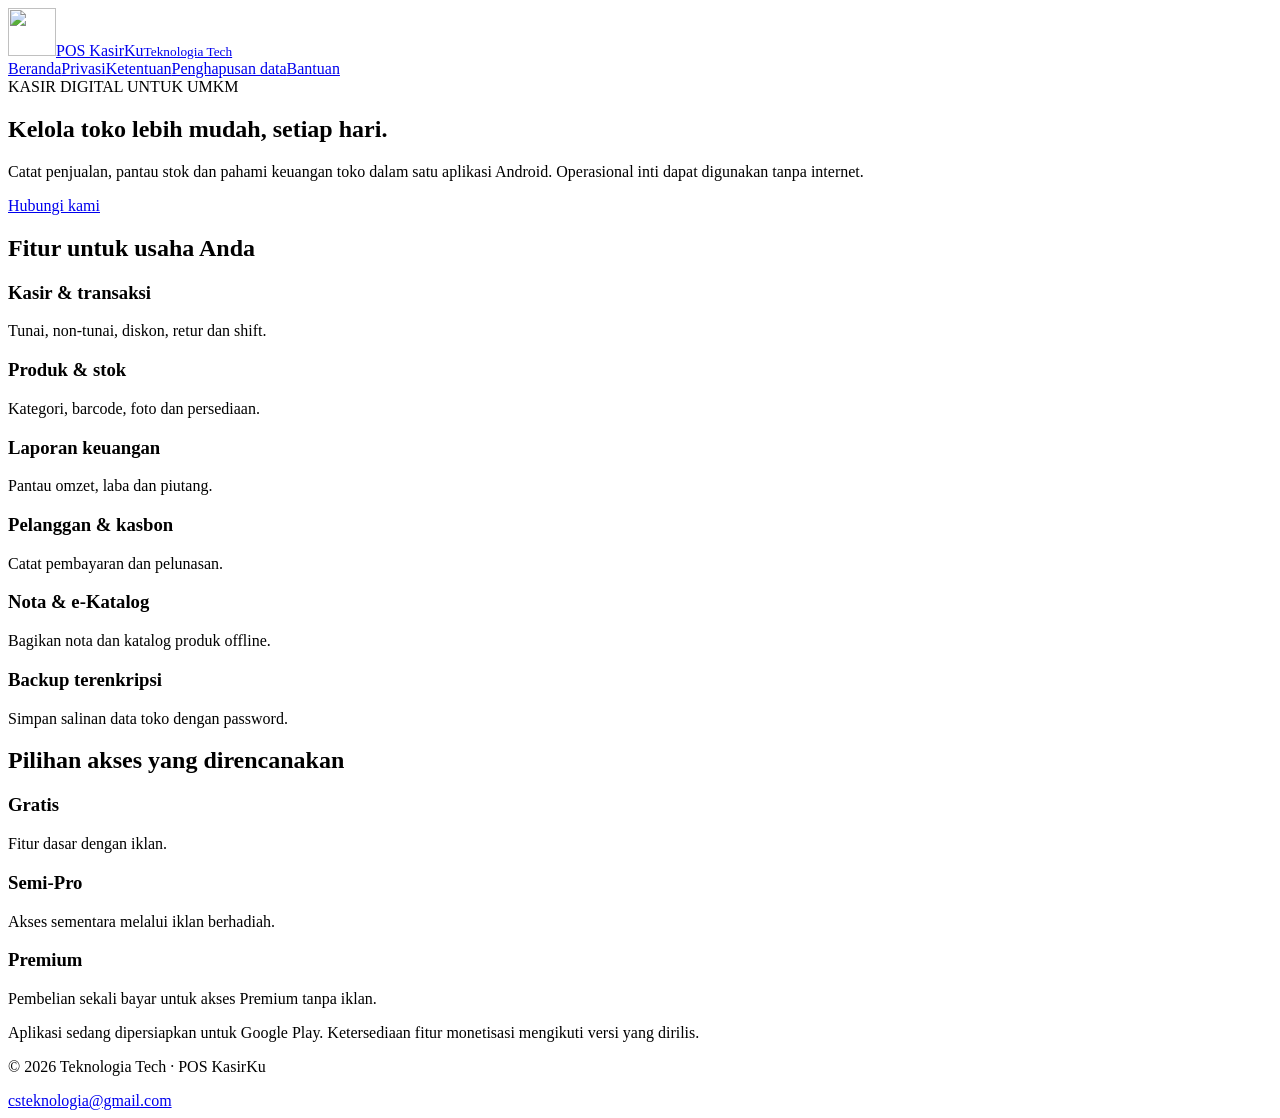
==== index.html @ 89742fd5 "Add files via upload" ====
<!doctype html><html lang="id"><head><meta charset="utf-8"><meta name="viewport" content="width=device-width,initial-scale=1"><meta name="description" content="Aplikasi kasir offline untuk UMKM — POS KasirKu oleh Teknologia Tech"><title>Aplikasi kasir offline untuk UMKM | POS KasirKu</title><link rel="icon" href="assets/logo.png"><link rel="stylesheet" href="assets/style.css"></head><body><header><div class="wrap head"><a class="brand" href="index.html"><img src="assets/logo.png" alt="" width="48" height="48"><span>POS KasirKu<small>Teknologia Tech</small></span></a><nav aria-label="Navigasi utama"><a href="index.html" aria-current="page">Beranda</a><a href="privacy.html">Privasi</a><a href="terms.html">Ketentuan</a><a href="delete-data.html">Penghapusan data</a><a href="support.html">Bantuan</a></nav></div></header><main class="wrap"><section class="hero"><span class="eyebrow">KASIR DIGITAL UNTUK UMKM</span><h1>Kelola toko lebih mudah, setiap hari.</h1><p>Catat penjualan, pantau stok dan pahami keuangan toko dalam satu aplikasi Android. Operasional inti dapat digunakan tanpa internet.</p><a class="button" href="support.html">Hubungi kami</a></section><h2>Fitur untuk usaha Anda</h2><div class="grid"><section class="tile"><h3>Kasir & transaksi</h3><p>Tunai, non-tunai, diskon, retur dan shift.</p></section><section class="tile"><h3>Produk & stok</h3><p>Kategori, barcode, foto dan persediaan.</p></section><section class="tile"><h3>Laporan keuangan</h3><p>Pantau omzet, laba dan piutang.</p></section><section class="tile"><h3>Pelanggan & kasbon</h3><p>Catat pembayaran dan pelunasan.</p></section><section class="tile"><h3>Nota & e-Katalog</h3><p>Bagikan nota dan katalog produk offline.</p></section><section class="tile"><h3>Backup terenkripsi</h3><p>Simpan salinan data toko dengan password.</p></section></div><h2>Pilihan akses yang direncanakan</h2><div class="grid"><section class="tile"><h3>Gratis</h3><p>Fitur dasar dengan iklan.</p></section><section class="tile"><h3>Semi-Pro</h3><p>Akses sementara melalui iklan berhadiah.</p></section><section class="tile"><h3>Premium</h3><p>Pembelian sekali bayar untuk akses Premium tanpa iklan.</p></section></div><p class="note">Aplikasi sedang dipersiapkan untuk Google Play. Ketersediaan fitur monetisasi mengikuti versi yang dirilis.</p></main><footer class="wrap"><p>© 2026 Teknologia Tech · POS KasirKu</p><a href="mailto:csteknologia@gmail.com">csteknologia@gmail.com</a></footer></body></html>
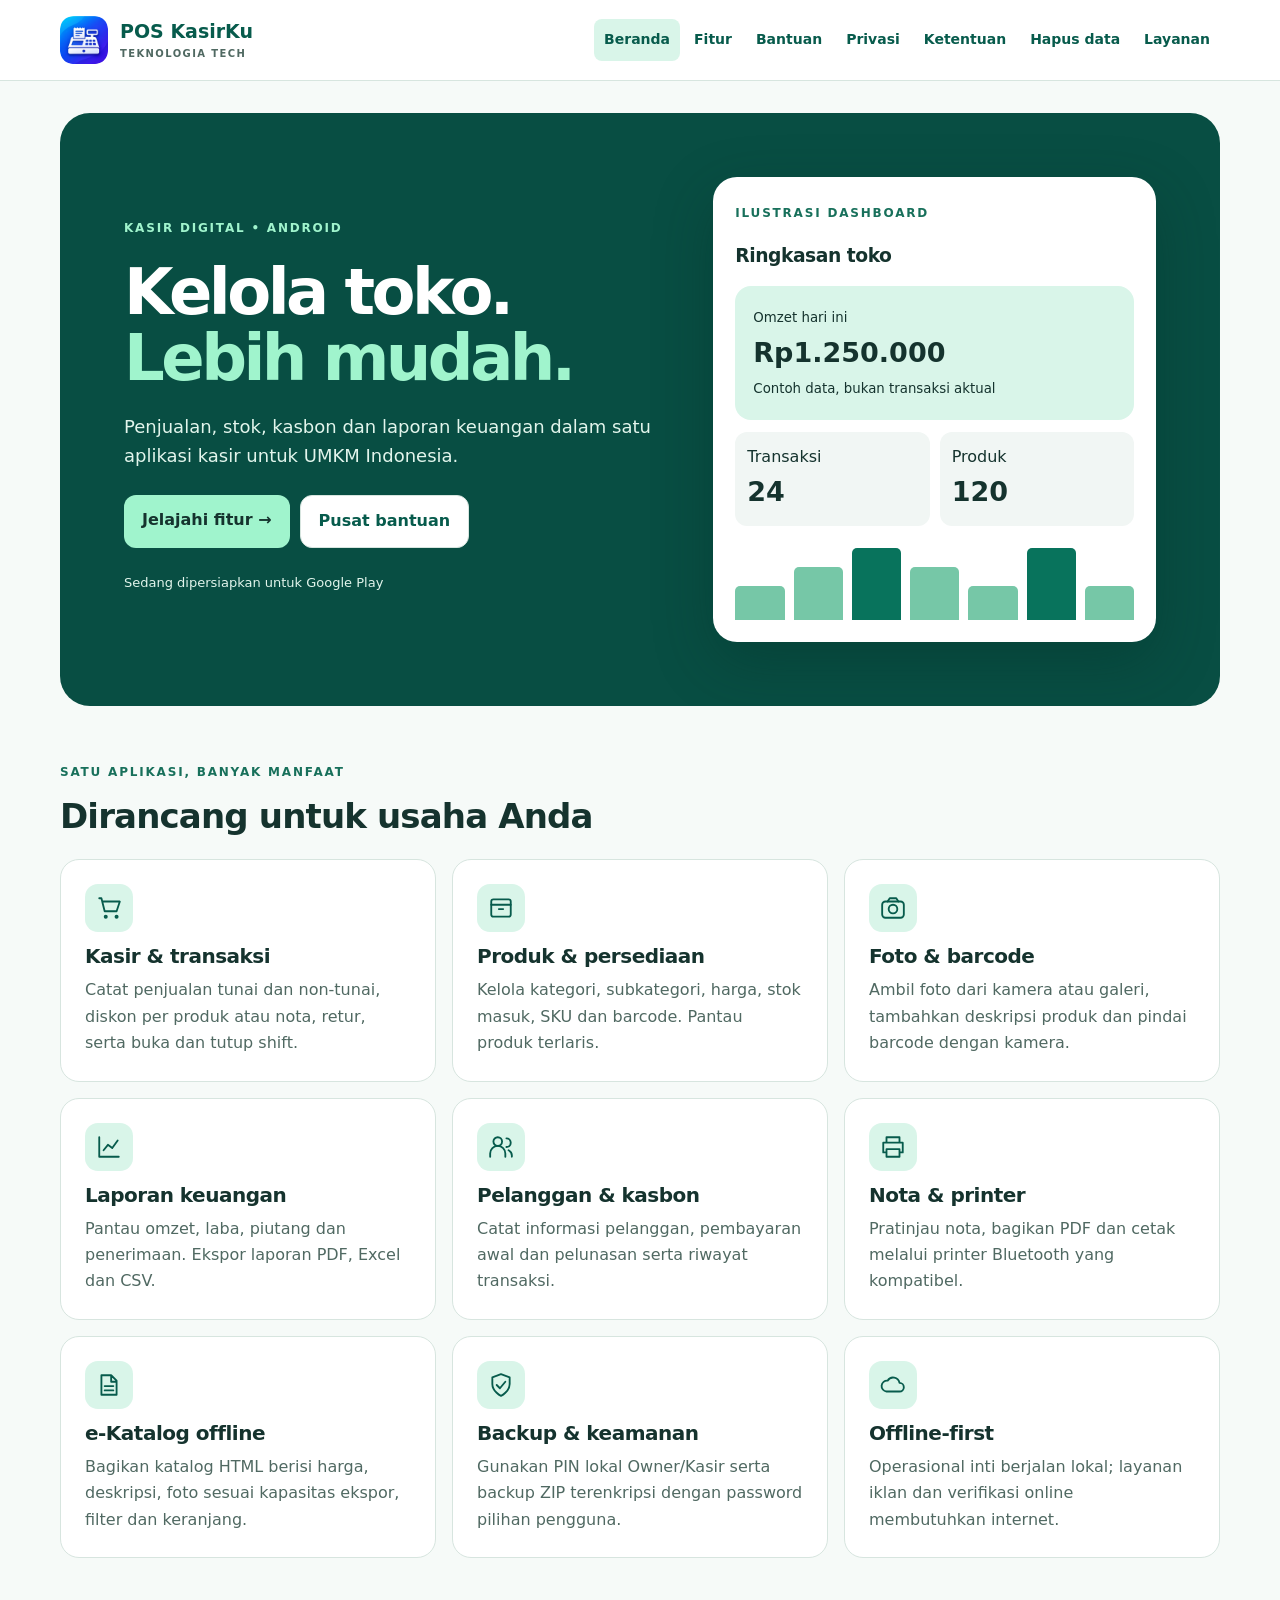
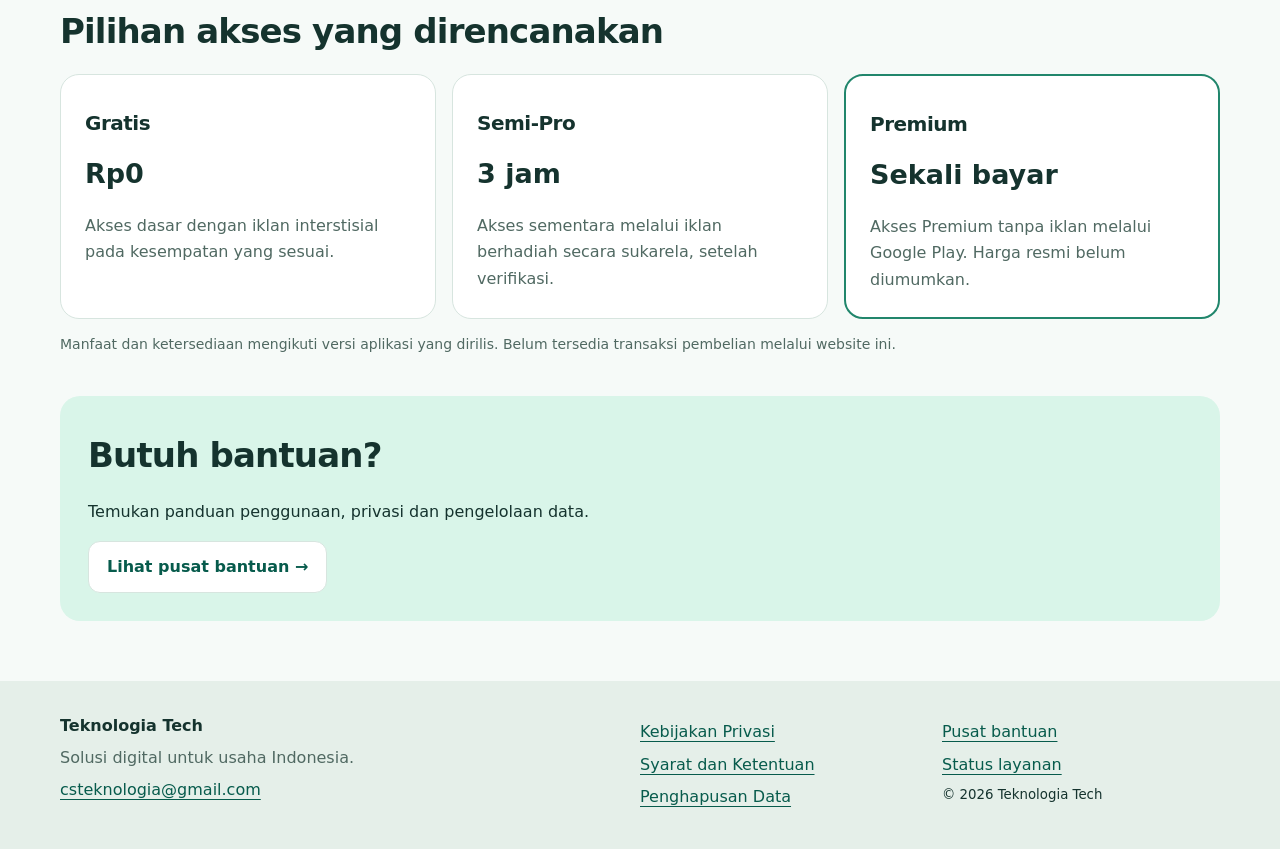
==== commit 20545134: "Add files via upload" ====
--- a/index.html
+++ b/index.html
@@ -1 +1 @@
-<!doctype html><html lang="id"><head><meta charset="utf-8"><meta name="viewport" content="width=device-width,initial-scale=1"><meta name="description" content="Aplikasi kasir offline untuk UMKM — POS KasirKu oleh Teknologia Tech"><title>Aplikasi kasir offline untuk UMKM | POS KasirKu</title><link rel="icon" href="assets/logo.png"><link rel="stylesheet" href="assets/style.css"></head><body><header><div class="wrap head"><a class="brand" href="index.html"><img src="assets/logo.png" alt="" width="48" height="48"><span>POS KasirKu<small>Teknologia Tech</small></span></a><nav aria-label="Navigasi utama"><a href="index.html" aria-current="page">Beranda</a><a href="privacy.html">Privasi</a><a href="terms.html">Ketentuan</a><a href="delete-data.html">Penghapusan data</a><a href="support.html">Bantuan</a></nav></div></header><main class="wrap"><section class="hero"><span class="eyebrow">KASIR DIGITAL UNTUK UMKM</span><h1>Kelola toko lebih mudah, setiap hari.</h1><p>Catat penjualan, pantau stok dan pahami keuangan toko dalam satu aplikasi Android. Operasional inti dapat digunakan tanpa internet.</p><a class="button" href="support.html">Hubungi kami</a></section><h2>Fitur untuk usaha Anda</h2><div class="grid"><section class="tile"><h3>Kasir & transaksi</h3><p>Tunai, non-tunai, diskon, retur dan shift.</p></section><section class="tile"><h3>Produk & stok</h3><p>Kategori, barcode, foto dan persediaan.</p></section><section class="tile"><h3>Laporan keuangan</h3><p>Pantau omzet, laba dan piutang.</p></section><section class="tile"><h3>Pelanggan & kasbon</h3><p>Catat pembayaran dan pelunasan.</p></section><section class="tile"><h3>Nota & e-Katalog</h3><p>Bagikan nota dan katalog produk offline.</p></section><section class="tile"><h3>Backup terenkripsi</h3><p>Simpan salinan data toko dengan password.</p></section></div><h2>Pilihan akses yang direncanakan</h2><div class="grid"><section class="tile"><h3>Gratis</h3><p>Fitur dasar dengan iklan.</p></section><section class="tile"><h3>Semi-Pro</h3><p>Akses sementara melalui iklan berhadiah.</p></section><section class="tile"><h3>Premium</h3><p>Pembelian sekali bayar untuk akses Premium tanpa iklan.</p></section></div><p class="note">Aplikasi sedang dipersiapkan untuk Google Play. Ketersediaan fitur monetisasi mengikuti versi yang dirilis.</p></main><footer class="wrap"><p>© 2026 Teknologia Tech · POS KasirKu</p><a href="mailto:csteknologia@gmail.com">csteknologia@gmail.com</a></footer></body></html>+<!doctype html><html lang="id"><head><meta charset="utf-8"><meta name="viewport" content="width=device-width, initial-scale=1"><meta name="description" content="Informasi resmi POS KasirKu oleh Teknologia Tech"><meta name="theme-color" content="#075b4c"><title>Aplikasi kasir offline untuk UMKM | POS KasirKu</title><link rel="icon" href="assets/logo.png"><link rel="stylesheet" href="assets/style.css"><script src="assets/site.js" defer></script></head><body><a class="skip" href="#main">Lewati ke konten</a><header><div class="wrap header"><a class="brand" href="index.html"><img src="assets/logo.png" width="48" height="48" alt=""><span>POS KasirKu<small>TEKNOLOGIA TECH</small></span></a><button class="menu" aria-expanded="false" aria-controls="nav" hidden>☰ Menu</button><nav id="nav" aria-label="Navigasi utama"><a href="index.html" aria-current="page">Beranda</a><a href="features.html">Fitur</a><a href="support.html">Bantuan</a><a href="privacy.html">Privasi</a><a href="terms.html">Ketentuan</a><a href="delete-data.html">Hapus data</a><a href="services.html">Layanan</a></nav></div></header><main id="main" class="wrap"><section class="hero"><div><span class="eyebrow">KASIR DIGITAL • ANDROID</span><h1>Kelola toko.<br><em>Lebih mudah.</em></h1><p>Penjualan, stok, kasbon dan laporan keuangan dalam satu aplikasi kasir untuk UMKM Indonesia.</p><div class="actions"><a class="button" href="features.html">Jelajahi fitur →</a><a class="button secondary" href="support.html">Pusat bantuan</a></div><p class="status">Sedang dipersiapkan untuk Google Play</p></div><div class="mock"><span class="eyebrow">ILUSTRASI DASHBOARD</span><h3>Ringkasan toko</h3><div class="metric"><small>Omzet hari ini</small><strong>Rp1.250.000</strong><small>Contoh data, bukan transaksi aktual</small></div><div class="mockgrid"><div>Transaksi<strong>24</strong></div><div>Produk<strong>120</strong></div></div><div class="bars"><i></i><i></i><i></i><i></i><i></i><i></i><i></i></div></div></section><section class="section"><span class="eyebrow">SATU APLIKASI, BANYAK MANFAAT</span><h2>Dirancang untuk usaha Anda</h2><div class="grid"><article class="card"><span class="icon"><svg aria-hidden="true" viewBox="0 0 24 24" fill="none" stroke="currentColor" stroke-width="1.7" stroke-linecap="round" stroke-linejoin="round"><path d="M3 3h2l3 12h11l3-9H6"/><circle cx="9" cy="20" r="1"/><circle cx="19" cy="20" r="1"/></svg></span><h3>Kasir & transaksi</h3><p>Catat penjualan tunai dan non-tunai, diskon per produk atau nota, retur, serta buka dan tutup shift.</p></article><article class="card"><span class="icon"><svg aria-hidden="true" viewBox="0 0 24 24" fill="none" stroke="currentColor" stroke-width="1.7" stroke-linecap="round" stroke-linejoin="round"><rect x="3" y="4" width="18" height="16" rx="2"/><path d="M3 9h18M10 13h4"/></svg></span><h3>Produk & persediaan</h3><p>Kelola kategori, subkategori, harga, stok masuk, SKU dan barcode. Pantau produk terlaris.</p></article><article class="card"><span class="icon"><svg aria-hidden="true" viewBox="0 0 24 24" fill="none" stroke="currentColor" stroke-width="1.7" stroke-linecap="round" stroke-linejoin="round"><rect x="2" y="6" width="20" height="15" rx="3"/><circle cx="12" cy="13" r="4"/><path d="m7 6 2-3h6l2 3"/></svg></span><h3>Foto & barcode</h3><p>Ambil foto dari kamera atau galeri, tambahkan deskripsi produk dan pindai barcode dengan kamera.</p></article><article class="card"><span class="icon"><svg aria-hidden="true" viewBox="0 0 24 24" fill="none" stroke="currentColor" stroke-width="1.7" stroke-linecap="round" stroke-linejoin="round"><path d="M3 3v18h18M7 15l4-5 4 3 5-7"/></svg></span><h3>Laporan keuangan</h3><p>Pantau omzet, laba, piutang dan penerimaan. Ekspor laporan PDF, Excel dan CSV.</p></article><article class="card"><span class="icon"><svg aria-hidden="true" viewBox="0 0 24 24" fill="none" stroke="currentColor" stroke-width="1.7" stroke-linecap="round" stroke-linejoin="round"><circle cx="9" cy="7" r="4"/><path d="M2 21v-3a7 7 0 0 1 14 0v3M17 4a4 4 0 0 1 0 8m2 3a6 6 0 0 1 3 6"/></svg></span><h3>Pelanggan & kasbon</h3><p>Catat informasi pelanggan, pembayaran awal dan pelunasan serta riwayat transaksi.</p></article><article class="card"><span class="icon"><svg aria-hidden="true" viewBox="0 0 24 24" fill="none" stroke="currentColor" stroke-width="1.7" stroke-linecap="round" stroke-linejoin="round"><path d="M6 8V3h12v5M6 17H3V8h18v9h-3M6 14h12v7H6z"/></svg></span><h3>Nota & printer</h3><p>Pratinjau nota, bagikan PDF dan cetak melalui printer Bluetooth yang kompatibel.</p></article><article class="card"><span class="icon"><svg aria-hidden="true" viewBox="0 0 24 24" fill="none" stroke="currentColor" stroke-width="1.7" stroke-linecap="round" stroke-linejoin="round"><path d="M5 3h9l5 5v13H5zM14 3v6h5M8 13h8M8 17h8"/></svg></span><h3>e-Katalog offline</h3><p>Bagikan katalog HTML berisi harga, deskripsi, foto sesuai kapasitas ekspor, filter dan keranjang.</p></article><article class="card"><span class="icon"><svg aria-hidden="true" viewBox="0 0 24 24" fill="none" stroke="currentColor" stroke-width="1.7" stroke-linecap="round" stroke-linejoin="round"><path d="M12 22s8-4 8-11V5l-8-3-8 3v6c0 7 8 11 8 11Z"/><path d="m8 12 3 3 5-6"/></svg></span><h3>Backup & keamanan</h3><p>Gunakan PIN lokal Owner/Kasir serta backup ZIP terenkripsi dengan password pilihan pengguna.</p></article><article class="card"><span class="icon"><svg aria-hidden="true" viewBox="0 0 24 24" fill="none" stroke="currentColor" stroke-width="1.7" stroke-linecap="round" stroke-linejoin="round"><path d="M6 18a5 5 0 1 1 1-10 6 6 0 0 1 11 2 4 4 0 0 1 0 8Z"/></svg></span><h3>Offline-first</h3><p>Operasional inti berjalan lokal; layanan iklan dan verifikasi online membutuhkan internet.</p></article></div></section><section class="section"><h2>Pilihan akses yang direncanakan</h2><div class="grid plans"><article class="card"><h3>Gratis</h3><strong>Rp0</strong><p>Akses dasar dengan iklan interstisial pada kesempatan yang sesuai.</p></article><article class="card"><h3>Semi-Pro</h3><strong>3 jam</strong><p>Akses sementara melalui iklan berhadiah secara sukarela, setelah verifikasi.</p></article><article class="card featured"><h3>Premium</h3><strong>Sekali bayar</strong><p>Akses Premium tanpa iklan melalui Google Play. Harga resmi belum diumumkan.</p></article></div><p class="muted">Manfaat dan ketersediaan mengikuti versi aplikasi yang dirilis. Belum tersedia transaksi pembelian melalui website ini.</p></section><section class="banner"><h2>Butuh bantuan?</h2><p>Temukan panduan penggunaan, privasi dan pengelolaan data.</p><a class="button secondary" href="support.html">Lihat pusat bantuan →</a></section></main><footer><div class="wrap foot"><div><strong>Teknologia Tech</strong><p>Solusi digital untuk usaha Indonesia.</p><a href="mailto:csteknologia@gmail.com">csteknologia@gmail.com</a></div><div><a href="privacy.html">Kebijakan Privasi</a><a href="terms.html">Syarat dan Ketentuan</a><a href="delete-data.html">Penghapusan Data</a></div><div><a href="support.html">Pusat bantuan</a><a href="services.html">Status layanan</a><small>© 2026 Teknologia Tech</small></div></div></footer></body></html>
--- a/assets/style.css
+++ b/assets/style.css
@@ -0,0 +1 @@
+*{box-sizing:border-box} :root{color-scheme:light;--ink:#15332e;--muted:#506962;--green:#075b4c;--mint:#d9f5e9;--line:#d7e5df}body{margin:0;font:16px/1.65 system-ui,-apple-system,"Segoe UI",sans-serif;color:var(--ink);background:#f6faf8}a{color:var(--green);text-underline-offset:4px}a:focus-visible,button:focus-visible,summary:focus-visible{outline:3px solid #b77b00;outline-offset:4px}.wrap{width:min(1160px,calc(100% - 40px));margin:auto}.skip{position:absolute;left:12px;top:-100px}.skip:focus{top:8px;z-index:10;background:white;padding:10px}header{background:#fff;border-bottom:1px solid var(--line)}.header{display:flex;align-items:center;justify-content:space-between;gap:18px;padding:16px 0}.brand{display:flex;gap:12px;align-items:center;text-decoration:none;font-size:19px;font-weight:800;line-height:1.2;white-space:nowrap}.brand img{border-radius:13px}.brand small{display:block;font-size:10px;letter-spacing:1.4px;margin-top:5px;color:var(--muted)}nav{display:flex;flex-wrap:wrap;gap:4px}nav a{padding:9px 10px;text-decoration:none;font-size:14px;font-weight:600;border-radius:8px}nav a[aria-current],nav a:hover{background:var(--mint)}.menu{display:none}main{padding:32px 0 60px}.hero{display:grid;grid-template-columns:1.25fr 1fr;gap:36px;align-items:center;background:#084e43;color:#fff;padding:clamp(24px,5vw,64px);border-radius:30px;overflow:hidden}.hero h1{font-size:clamp(40px,5vw,70px);letter-spacing:-.055em;line-height:1.03;margin:20px 0}.hero em{color:#a0f4cd;font-style:normal}.hero p{color:#e2f5ec;max-width:48ch;font-size:18px}.eyebrow{font-size:12px;letter-spacing:1.8px;font-weight:800;color:#18705b}.hero .eyebrow{color:#a0f4cd}.actions{display:flex;gap:10px;flex-wrap:wrap;margin:24px 0}.button{display:inline-block;background:var(--green);color:white;padding:12px 18px;border-radius:12px;text-decoration:none;font-weight:700}.hero .button{background:#a0f4cd;color:#15332e}.button.secondary,.hero .button.secondary{background:#fff;color:var(--green);border:1px solid var(--line)}.hero .status{font-size:13px}.mock{padding:22px;background:#fff;color:var(--ink);border-radius:24px;box-shadow:0 20px 60px #002c2455}.mock .eyebrow{color:#18705b}.metric{background:#d9f5e9;padding:18px;border-radius:16px}.metric strong,.mockgrid strong{display:block;font-size:27px}.mockgrid{display:grid;grid-template-columns:1fr 1fr;gap:10px;margin-top:12px}.mockgrid div{background:#f1f6f4;padding:12px;border-radius:12px}.bars{height:76px;display:flex;align-items:end;gap:9px;margin:18px 0 0}.bars i{flex:1;background:#76c7a7;border-radius:5px 5px 0 0;height:45%}.bars i:nth-child(2n){height:70%}.bars i:nth-child(3n){height:95%;background:#08735c}.section{margin-top:52px}h1,h2,h3{line-height:1.25;letter-spacing:-.025em}h2{font-size:clamp(24px,3vw,34px);margin:10px 0 22px}.grid{display:grid;grid-template-columns:repeat(3,minmax(0,1fr));gap:16px}.card{background:white;border:1px solid var(--line);padding:24px;border-radius:19px}.card h3{margin:12px 0 8px;font-size:20px}.card p{color:var(--muted);margin:0}.icon{display:grid;place-items:center;background:var(--mint);color:var(--green);width:48px;height:48px;border-radius:13px}.icon svg{width:26px;height:26px}.plans strong{font-size:27px;display:block;margin:16px 0}.featured{border:2px solid #21866c}.muted{color:var(--muted);font-size:14px}.banner{background:#d9f5e9;border-radius:20px;padding:28px;margin-top:40px}.intro{padding:30px 0}.intro h1{font-size:clamp(32px,5vw,52px);margin:12px 0;max-width:23ch}.intro p{max-width:70ch;color:var(--muted)}.legal{display:grid;grid-template-columns:235px minmax(0,1fr);gap:24px;align-items:start}.legal aside{background:#fff;border:1px solid var(--line);padding:18px;border-radius:16px;position:sticky;top:16px}.legal aside a{display:block;font-size:14px;padding:6px 0}.prose{background:#fff;padding:clamp(20px,4vw,42px);border:1px solid var(--line);border-radius:20px;overflow-wrap:anywhere}.prose h2{font-size:23px;margin-top:30px;margin-bottom:10px}.prose h3{font-size:18px}.note{background:#fff4d8;border-left:4px solid #bd840d;padding:16px;border-radius:8px}details{border:1px solid var(--line);border-radius:10px;padding:12px 16px;margin:9px 0}summary{cursor:pointer;font-weight:650}.steps{background:white;border-radius:16px;padding:24px 40px}.steps li{padding:6px}footer{background:#e5efe9;padding:32px 0}.foot{display:grid;grid-template-columns:2fr 1fr 1fr;gap:24px}.foot a,.foot small{display:block;margin:6px 0}.foot p{margin:5px 0;color:var(--muted)}@media(max-width:880px){.header{flex-wrap:wrap}.hero{grid-template-columns:1fr}.grid{grid-template-columns:repeat(2,minmax(0,1fr))}.legal{grid-template-columns:1fr}.legal aside{position:static}.foot{grid-template-columns:1fr 1fr}}@media(max-width:600px){.wrap{width:calc(100% - 28px)}main{padding-top:18px}.header{gap:8px}.menu:not([hidden]){display:block;border:1px solid var(--line);background:white;color:var(--green);border-radius:8px;padding:10px;font:inherit}nav{width:100%}.menu:not([hidden])+nav:not(.open){display:none}nav a{flex:1 1 40%}.hero{padding:24px;border-radius:20px;gap:22px}.hero h1{font-size:42px}.hero p{font-size:16px}.grid{gap:10px}.card{padding:14px;border-radius:14px}.card h3{font-size:17px}.card p{font-size:14px}.plans{grid-template-columns:1fr}.foot{grid-template-columns:1fr}.mock{padding:16px}.section{margin-top:36px}}@media(max-width:340px){.grid{grid-template-columns:1fr}.hero h1{font-size:34px}}
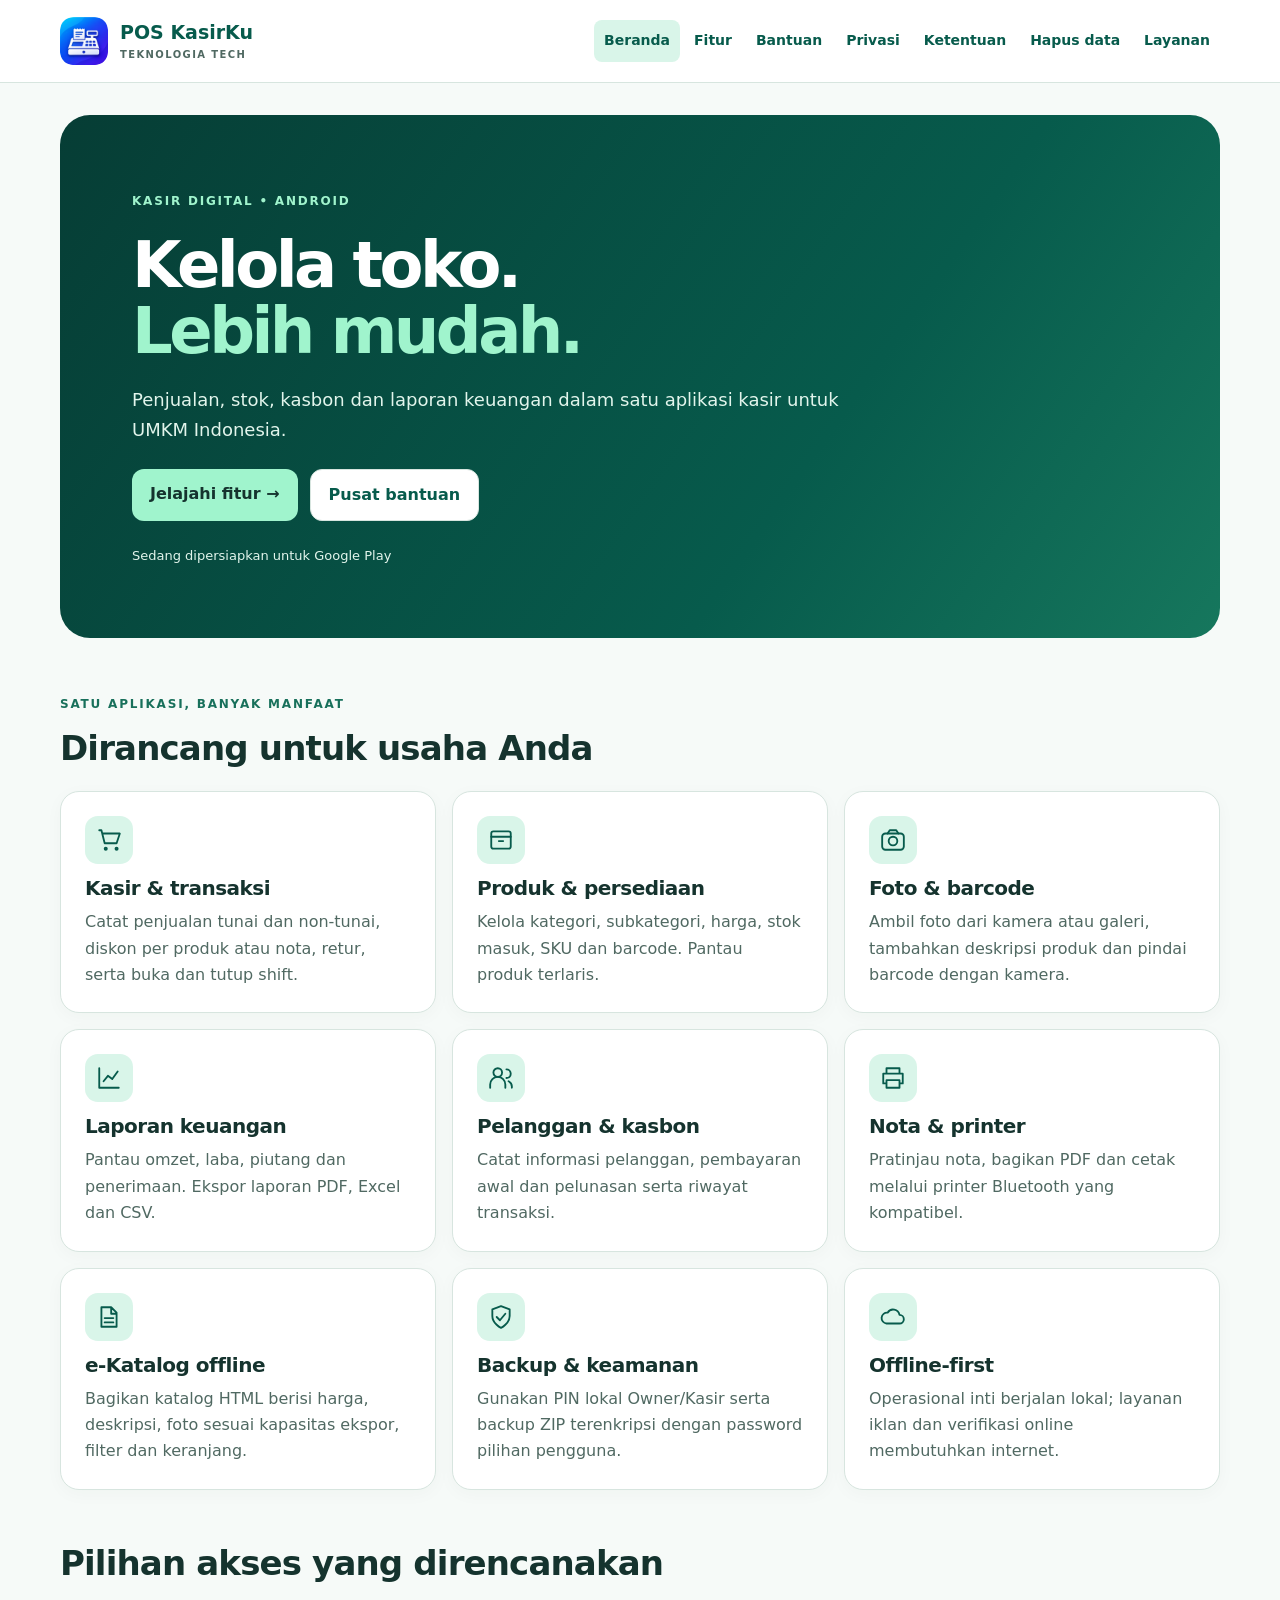
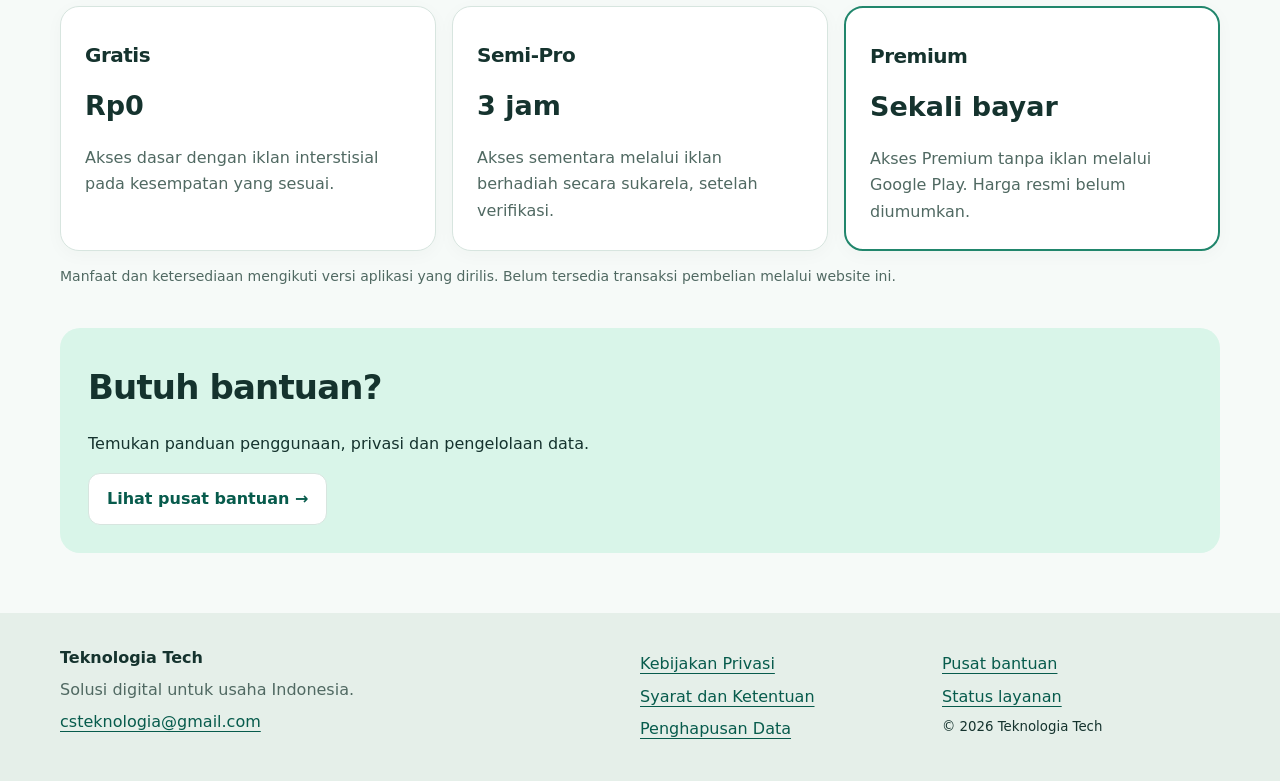
==== commit b992aaeb: "Add files via upload" ====
--- a/index.html
+++ b/index.html
@@ -1 +1,2 @@
-<!doctype html><html lang="id"><head><meta charset="utf-8"><meta name="viewport" content="width=device-width, initial-scale=1"><meta name="description" content="Informasi resmi POS KasirKu oleh Teknologia Tech"><meta name="theme-color" content="#075b4c"><title>Aplikasi kasir offline untuk UMKM | POS KasirKu</title><link rel="icon" href="assets/logo.png"><link rel="stylesheet" href="assets/style.css"><script src="assets/site.js" defer></script></head><body><a class="skip" href="#main">Lewati ke konten</a><header><div class="wrap header"><a class="brand" href="index.html"><img src="assets/logo.png" width="48" height="48" alt=""><span>POS KasirKu<small>TEKNOLOGIA TECH</small></span></a><button class="menu" aria-expanded="false" aria-controls="nav" hidden>☰ Menu</button><nav id="nav" aria-label="Navigasi utama"><a href="index.html" aria-current="page">Beranda</a><a href="features.html">Fitur</a><a href="support.html">Bantuan</a><a href="privacy.html">Privasi</a><a href="terms.html">Ketentuan</a><a href="delete-data.html">Hapus data</a><a href="services.html">Layanan</a></nav></div></header><main id="main" class="wrap"><section class="hero"><div><span class="eyebrow">KASIR DIGITAL • ANDROID</span><h1>Kelola toko.<br><em>Lebih mudah.</em></h1><p>Penjualan, stok, kasbon dan laporan keuangan dalam satu aplikasi kasir untuk UMKM Indonesia.</p><div class="actions"><a class="button" href="features.html">Jelajahi fitur →</a><a class="button secondary" href="support.html">Pusat bantuan</a></div><p class="status">Sedang dipersiapkan untuk Google Play</p></div><div class="mock"><span class="eyebrow">ILUSTRASI DASHBOARD</span><h3>Ringkasan toko</h3><div class="metric"><small>Omzet hari ini</small><strong>Rp1.250.000</strong><small>Contoh data, bukan transaksi aktual</small></div><div class="mockgrid"><div>Transaksi<strong>24</strong></div><div>Produk<strong>120</strong></div></div><div class="bars"><i></i><i></i><i></i><i></i><i></i><i></i><i></i></div></div></section><section class="section"><span class="eyebrow">SATU APLIKASI, BANYAK MANFAAT</span><h2>Dirancang untuk usaha Anda</h2><div class="grid"><article class="card"><span class="icon"><svg aria-hidden="true" viewBox="0 0 24 24" fill="none" stroke="currentColor" stroke-width="1.7" stroke-linecap="round" stroke-linejoin="round"><path d="M3 3h2l3 12h11l3-9H6"/><circle cx="9" cy="20" r="1"/><circle cx="19" cy="20" r="1"/></svg></span><h3>Kasir & transaksi</h3><p>Catat penjualan tunai dan non-tunai, diskon per produk atau nota, retur, serta buka dan tutup shift.</p></article><article class="card"><span class="icon"><svg aria-hidden="true" viewBox="0 0 24 24" fill="none" stroke="currentColor" stroke-width="1.7" stroke-linecap="round" stroke-linejoin="round"><rect x="3" y="4" width="18" height="16" rx="2"/><path d="M3 9h18M10 13h4"/></svg></span><h3>Produk & persediaan</h3><p>Kelola kategori, subkategori, harga, stok masuk, SKU dan barcode. Pantau produk terlaris.</p></article><article class="card"><span class="icon"><svg aria-hidden="true" viewBox="0 0 24 24" fill="none" stroke="currentColor" stroke-width="1.7" stroke-linecap="round" stroke-linejoin="round"><rect x="2" y="6" width="20" height="15" rx="3"/><circle cx="12" cy="13" r="4"/><path d="m7 6 2-3h6l2 3"/></svg></span><h3>Foto & barcode</h3><p>Ambil foto dari kamera atau galeri, tambahkan deskripsi produk dan pindai barcode dengan kamera.</p></article><article class="card"><span class="icon"><svg aria-hidden="true" viewBox="0 0 24 24" fill="none" stroke="currentColor" stroke-width="1.7" stroke-linecap="round" stroke-linejoin="round"><path d="M3 3v18h18M7 15l4-5 4 3 5-7"/></svg></span><h3>Laporan keuangan</h3><p>Pantau omzet, laba, piutang dan penerimaan. Ekspor laporan PDF, Excel dan CSV.</p></article><article class="card"><span class="icon"><svg aria-hidden="true" viewBox="0 0 24 24" fill="none" stroke="currentColor" stroke-width="1.7" stroke-linecap="round" stroke-linejoin="round"><circle cx="9" cy="7" r="4"/><path d="M2 21v-3a7 7 0 0 1 14 0v3M17 4a4 4 0 0 1 0 8m2 3a6 6 0 0 1 3 6"/></svg></span><h3>Pelanggan & kasbon</h3><p>Catat informasi pelanggan, pembayaran awal dan pelunasan serta riwayat transaksi.</p></article><article class="card"><span class="icon"><svg aria-hidden="true" viewBox="0 0 24 24" fill="none" stroke="currentColor" stroke-width="1.7" stroke-linecap="round" stroke-linejoin="round"><path d="M6 8V3h12v5M6 17H3V8h18v9h-3M6 14h12v7H6z"/></svg></span><h3>Nota & printer</h3><p>Pratinjau nota, bagikan PDF dan cetak melalui printer Bluetooth yang kompatibel.</p></article><article class="card"><span class="icon"><svg aria-hidden="true" viewBox="0 0 24 24" fill="none" stroke="currentColor" stroke-width="1.7" stroke-linecap="round" stroke-linejoin="round"><path d="M5 3h9l5 5v13H5zM14 3v6h5M8 13h8M8 17h8"/></svg></span><h3>e-Katalog offline</h3><p>Bagikan katalog HTML berisi harga, deskripsi, foto sesuai kapasitas ekspor, filter dan keranjang.</p></article><article class="card"><span class="icon"><svg aria-hidden="true" viewBox="0 0 24 24" fill="none" stroke="currentColor" stroke-width="1.7" stroke-linecap="round" stroke-linejoin="round"><path d="M12 22s8-4 8-11V5l-8-3-8 3v6c0 7 8 11 8 11Z"/><path d="m8 12 3 3 5-6"/></svg></span><h3>Backup & keamanan</h3><p>Gunakan PIN lokal Owner/Kasir serta backup ZIP terenkripsi dengan password pilihan pengguna.</p></article><article class="card"><span class="icon"><svg aria-hidden="true" viewBox="0 0 24 24" fill="none" stroke="currentColor" stroke-width="1.7" stroke-linecap="round" stroke-linejoin="round"><path d="M6 18a5 5 0 1 1 1-10 6 6 0 0 1 11 2 4 4 0 0 1 0 8Z"/></svg></span><h3>Offline-first</h3><p>Operasional inti berjalan lokal; layanan iklan dan verifikasi online membutuhkan internet.</p></article></div></section><section class="section"><h2>Pilihan akses yang direncanakan</h2><div class="grid plans"><article class="card"><h3>Gratis</h3><strong>Rp0</strong><p>Akses dasar dengan iklan interstisial pada kesempatan yang sesuai.</p></article><article class="card"><h3>Semi-Pro</h3><strong>3 jam</strong><p>Akses sementara melalui iklan berhadiah secara sukarela, setelah verifikasi.</p></article><article class="card featured"><h3>Premium</h3><strong>Sekali bayar</strong><p>Akses Premium tanpa iklan melalui Google Play. Harga resmi belum diumumkan.</p></article></div><p class="muted">Manfaat dan ketersediaan mengikuti versi aplikasi yang dirilis. Belum tersedia transaksi pembelian melalui website ini.</p></section><section class="banner"><h2>Butuh bantuan?</h2><p>Temukan panduan penggunaan, privasi dan pengelolaan data.</p><a class="button secondary" href="support.html">Lihat pusat bantuan →</a></section></main><footer><div class="wrap foot"><div><strong>Teknologia Tech</strong><p>Solusi digital untuk usaha Indonesia.</p><a href="mailto:csteknologia@gmail.com">csteknologia@gmail.com</a></div><div><a href="privacy.html">Kebijakan Privasi</a><a href="terms.html">Syarat dan Ketentuan</a><a href="delete-data.html">Penghapusan Data</a></div><div><a href="support.html">Pusat bantuan</a><a href="services.html">Status layanan</a><small>© 2026 Teknologia Tech</small></div></div></footer></body></html>+<!DOCTYPE html>
+<html lang="id"><head><meta charset="utf-8"/><meta content="width=device-width, initial-scale=1" name="viewport"/><meta content="Informasi resmi POS KasirKu oleh Teknologia Tech" name="description"/><meta content="#075b4c" name="theme-color"/><title>Aplikasi kasir offline untuk UMKM | POS KasirKu</title><link href="assets/logo.png" rel="icon"/><link href="assets/style-v21.css" rel="stylesheet"/><script defer="" src="assets/site-v21.js"></script></head><body><a class="skip" href="#main">Lewati ke konten</a><header><div class="wrap header"><a class="brand" href="index.html"><img alt="" height="48" src="assets/logo.png" width="48"/><span>POS KasirKu<small>TEKNOLOGIA TECH</small></span></a><button aria-controls="nav" aria-expanded="false" class="menu" hidden="">☰ Menu</button><nav aria-label="Navigasi utama" id="nav"><a aria-current="page" href="index.html">Beranda</a><a href="features.html">Fitur</a><a href="support.html">Bantuan</a><a href="privacy.html">Privasi</a><a href="terms.html">Ketentuan</a><a href="delete-data.html">Hapus data</a><a href="services.html">Layanan</a></nav></div></header><main class="wrap" id="main"><section class="hero"><div><span class="eyebrow">KASIR DIGITAL • ANDROID</span><h1>Kelola toko.<br/><em>Lebih mudah.</em></h1><p>Penjualan, stok, kasbon dan laporan keuangan dalam satu aplikasi kasir untuk UMKM Indonesia.</p><div class="actions"><a class="button" href="features.html">Jelajahi fitur →</a><a class="button secondary" href="support.html">Pusat bantuan</a></div><p class="status">Sedang dipersiapkan untuk Google Play</p></div></section><section class="section"><span class="eyebrow">SATU APLIKASI, BANYAK MANFAAT</span><h2>Dirancang untuk usaha Anda</h2><div class="grid"><article class="card"><span class="icon"><svg aria-hidden="true" fill="none" stroke="currentColor" stroke-linecap="round" stroke-linejoin="round" stroke-width="1.7" viewbox="0 0 24 24"><path d="M3 3h2l3 12h11l3-9H6"></path><circle cx="9" cy="20" r="1"></circle><circle cx="19" cy="20" r="1"></circle></svg></span><h3>Kasir &amp; transaksi</h3><p>Catat penjualan tunai dan non-tunai, diskon per produk atau nota, retur, serta buka dan tutup shift.</p></article><article class="card"><span class="icon"><svg aria-hidden="true" fill="none" stroke="currentColor" stroke-linecap="round" stroke-linejoin="round" stroke-width="1.7" viewbox="0 0 24 24"><rect height="16" rx="2" width="18" x="3" y="4"></rect><path d="M3 9h18M10 13h4"></path></svg></span><h3>Produk &amp; persediaan</h3><p>Kelola kategori, subkategori, harga, stok masuk, SKU dan barcode. Pantau produk terlaris.</p></article><article class="card"><span class="icon"><svg aria-hidden="true" fill="none" stroke="currentColor" stroke-linecap="round" stroke-linejoin="round" stroke-width="1.7" viewbox="0 0 24 24"><rect height="15" rx="3" width="20" x="2" y="6"></rect><circle cx="12" cy="13" r="4"></circle><path d="m7 6 2-3h6l2 3"></path></svg></span><h3>Foto &amp; barcode</h3><p>Ambil foto dari kamera atau galeri, tambahkan deskripsi produk dan pindai barcode dengan kamera.</p></article><article class="card"><span class="icon"><svg aria-hidden="true" fill="none" stroke="currentColor" stroke-linecap="round" stroke-linejoin="round" stroke-width="1.7" viewbox="0 0 24 24"><path d="M3 3v18h18M7 15l4-5 4 3 5-7"></path></svg></span><h3>Laporan keuangan</h3><p>Pantau omzet, laba, piutang dan penerimaan. Ekspor laporan PDF, Excel dan CSV.</p></article><article class="card"><span class="icon"><svg aria-hidden="true" fill="none" stroke="currentColor" stroke-linecap="round" stroke-linejoin="round" stroke-width="1.7" viewbox="0 0 24 24"><circle cx="9" cy="7" r="4"></circle><path d="M2 21v-3a7 7 0 0 1 14 0v3M17 4a4 4 0 0 1 0 8m2 3a6 6 0 0 1 3 6"></path></svg></span><h3>Pelanggan &amp; kasbon</h3><p>Catat informasi pelanggan, pembayaran awal dan pelunasan serta riwayat transaksi.</p></article><article class="card"><span class="icon"><svg aria-hidden="true" fill="none" stroke="currentColor" stroke-linecap="round" stroke-linejoin="round" stroke-width="1.7" viewbox="0 0 24 24"><path d="M6 8V3h12v5M6 17H3V8h18v9h-3M6 14h12v7H6z"></path></svg></span><h3>Nota &amp; printer</h3><p>Pratinjau nota, bagikan PDF dan cetak melalui printer Bluetooth yang kompatibel.</p></article><article class="card"><span class="icon"><svg aria-hidden="true" fill="none" stroke="currentColor" stroke-linecap="round" stroke-linejoin="round" stroke-width="1.7" viewbox="0 0 24 24"><path d="M5 3h9l5 5v13H5zM14 3v6h5M8 13h8M8 17h8"></path></svg></span><h3>e-Katalog offline</h3><p>Bagikan katalog HTML berisi harga, deskripsi, foto sesuai kapasitas ekspor, filter dan keranjang.</p></article><article class="card"><span class="icon"><svg aria-hidden="true" fill="none" stroke="currentColor" stroke-linecap="round" stroke-linejoin="round" stroke-width="1.7" viewbox="0 0 24 24"><path d="M12 22s8-4 8-11V5l-8-3-8 3v6c0 7 8 11 8 11Z"></path><path d="m8 12 3 3 5-6"></path></svg></span><h3>Backup &amp; keamanan</h3><p>Gunakan PIN lokal Owner/Kasir serta backup ZIP terenkripsi dengan password pilihan pengguna.</p></article><article class="card"><span class="icon"><svg aria-hidden="true" fill="none" stroke="currentColor" stroke-linecap="round" stroke-linejoin="round" stroke-width="1.7" viewbox="0 0 24 24"><path d="M6 18a5 5 0 1 1 1-10 6 6 0 0 1 11 2 4 4 0 0 1 0 8Z"></path></svg></span><h3>Offline-first</h3><p>Operasional inti berjalan lokal; layanan iklan dan verifikasi online membutuhkan internet.</p></article></div></section><section class="section"><h2>Pilihan akses yang direncanakan</h2><div class="grid plans"><article class="card"><h3>Gratis</h3><strong>Rp0</strong><p>Akses dasar dengan iklan interstisial pada kesempatan yang sesuai.</p></article><article class="card"><h3>Semi-Pro</h3><strong>3 jam</strong><p>Akses sementara melalui iklan berhadiah secara sukarela, setelah verifikasi.</p></article><article class="card featured"><h3>Premium</h3><strong>Sekali bayar</strong><p>Akses Premium tanpa iklan melalui Google Play. Harga resmi belum diumumkan.</p></article></div><p class="muted">Manfaat dan ketersediaan mengikuti versi aplikasi yang dirilis. Belum tersedia transaksi pembelian melalui website ini.</p></section><section class="banner"><h2>Butuh bantuan?</h2><p>Temukan panduan penggunaan, privasi dan pengelolaan data.</p><a class="button secondary" href="support.html">Lihat pusat bantuan →</a></section></main><footer><div class="wrap foot"><div><strong>Teknologia Tech</strong><p>Solusi digital untuk usaha Indonesia.</p><a href="mailto:csteknologia@gmail.com">csteknologia@gmail.com</a></div><div><a href="privacy.html">Kebijakan Privasi</a><a href="terms.html">Syarat dan Ketentuan</a><a href="delete-data.html">Penghapusan Data</a></div><div><a href="support.html">Pusat bantuan</a><a href="services.html">Status layanan</a><small>© 2026 Teknologia Tech</small></div></div></footer></body></html>
--- a/assets/style-v21.css
+++ b/assets/style-v21.css
@@ -0,0 +1,8 @@
+*{box-sizing:border-box} :root{color-scheme:light;--ink:#15332e;--muted:#506962;--green:#075b4c;--mint:#d9f5e9;--line:#d7e5df}body{margin:0;font:16px/1.65 system-ui,-apple-system,"Segoe UI",sans-serif;color:var(--ink);background:#f6faf8}a{color:var(--green);text-underline-offset:4px}a:focus-visible,button:focus-visible,summary:focus-visible{outline:3px solid #b77b00;outline-offset:4px}.wrap{width:min(1160px,calc(100% - 40px));margin:auto}.skip{position:absolute;left:12px;top:-100px}.skip:focus{top:8px;z-index:10;background:white;padding:10px}header{background:#fff;border-bottom:1px solid var(--line)}.header{display:flex;align-items:center;justify-content:space-between;gap:18px;padding:16px 0}.brand{display:flex;gap:12px;align-items:center;text-decoration:none;font-size:19px;font-weight:800;line-height:1.2;white-space:nowrap}.brand img{border-radius:13px}.brand small{display:block;font-size:10px;letter-spacing:1.4px;margin-top:5px;color:var(--muted)}nav{display:flex;flex-wrap:wrap;gap:4px}nav a{padding:9px 10px;text-decoration:none;font-size:14px;font-weight:600;border-radius:8px}nav a[aria-current],nav a:hover{background:var(--mint)}.menu{display:none}main{padding:32px 0 60px}.hero{display:grid;grid-template-columns:1.25fr 1fr;gap:36px;align-items:center;background:#084e43;color:#fff;padding:clamp(24px,5vw,64px);border-radius:30px;overflow:hidden}.hero h1{font-size:clamp(40px,5vw,70px);letter-spacing:-.055em;line-height:1.03;margin:20px 0}.hero em{color:#a0f4cd;font-style:normal}.hero p{color:#e2f5ec;max-width:48ch;font-size:18px}.eyebrow{font-size:12px;letter-spacing:1.8px;font-weight:800;color:#18705b}.hero .eyebrow{color:#a0f4cd}.actions{display:flex;gap:10px;flex-wrap:wrap;margin:24px 0}.button{display:inline-block;background:var(--green);color:white;padding:12px 18px;border-radius:12px;text-decoration:none;font-weight:700}.hero .button{background:#a0f4cd;color:#15332e}.button.secondary,.hero .button.secondary{background:#fff;color:var(--green);border:1px solid var(--line)}.hero .status{font-size:13px}.section{margin-top:52px}h1,h2,h3{line-height:1.25;letter-spacing:-.025em}h2{font-size:clamp(24px,3vw,34px);margin:10px 0 22px}.grid{display:grid;grid-template-columns:repeat(3,minmax(0,1fr));gap:16px}.card{background:white;border:1px solid var(--line);padding:24px;border-radius:19px}.card h3{margin:12px 0 8px;font-size:20px}.card p{color:var(--muted);margin:0}.icon{display:grid;place-items:center;background:var(--mint);color:var(--green);width:48px;height:48px;border-radius:13px}.icon svg{width:26px;height:26px}.plans strong{font-size:27px;display:block;margin:16px 0}.featured{border:2px solid #21866c}.muted{color:var(--muted);font-size:14px}.banner{background:#d9f5e9;border-radius:20px;padding:28px;margin-top:40px}.intro{padding:30px 0}.intro h1{font-size:clamp(32px,5vw,52px);margin:12px 0;max-width:23ch}.intro p{max-width:70ch;color:var(--muted)}.legal{display:grid;grid-template-columns:235px minmax(0,1fr);gap:24px;align-items:start}.legal aside{background:#fff;border:1px solid var(--line);padding:18px;border-radius:16px;position:sticky;top:16px}.legal aside a{display:block;font-size:14px;padding:6px 0}.prose{background:#fff;padding:clamp(20px,4vw,42px);border:1px solid var(--line);border-radius:20px;overflow-wrap:anywhere}.prose h2{font-size:23px;margin-top:30px;margin-bottom:10px}.prose h3{font-size:18px}.note{background:#fff4d8;border-left:4px solid #bd840d;padding:16px;border-radius:8px}details{border:1px solid var(--line);border-radius:10px;padding:12px 16px;margin:9px 0}summary{cursor:pointer;font-weight:650}.steps{background:white;border-radius:16px;padding:24px 40px}.steps li{padding:6px}footer{background:#e5efe9;padding:32px 0}.foot{display:grid;grid-template-columns:2fr 1fr 1fr;gap:24px}.foot a,.foot small{display:block;margin:6px 0}.foot p{margin:5px 0;color:var(--muted)}@media(max-width:880px){.header{flex-wrap:wrap}.hero{grid-template-columns:1fr}.grid{grid-template-columns:repeat(2,minmax(0,1fr))}.legal{grid-template-columns:1fr}.legal aside{position:static}.foot{grid-template-columns:1fr 1fr}}@media(max-width:600px){.wrap{width:calc(100% - 28px)}main{padding-top:18px}.header{gap:8px}.menu:not([hidden]){display:block;border:1px solid var(--line);background:white;color:var(--green);border-radius:8px;padding:10px;font:inherit}nav{width:100%}.menu:not([hidden])+nav:not(.open){display:none}nav a{flex:1 1 40%}.hero{padding:24px;border-radius:20px;gap:22px}.hero h1{font-size:42px}.hero p{font-size:16px}.grid{gap:10px}.card{padding:14px;border-radius:14px}.card h3{font-size:17px}.card p{font-size:14px}.plans{grid-template-columns:1fr}.foot{grid-template-columns:1fr}.section{margin-top:36px}}@media(max-width:340px){.grid{grid-template-columns:1fr}.hero h1{font-size:34px}}
+/* v2.1: focused hero, stable navigation and responsive spacing */
+[hidden]{display:none!important}
+.hero{display:block;padding:clamp(28px,6vw,72px);background:linear-gradient(125deg,#063d35,#075b4c 65%,#16775d);position:relative}
+.hero>div{max-width:820px}.hero h1{max-width:18ch}.hero p{max-width:62ch}.hero .status{margin-bottom:0}.hero .actions{gap:12px}.hero .button{min-height:46px}.header{min-height:82px}.brand img{flex:none}.menu{display:none!important}.card{box-shadow:0 4px 18px #15332e08}.card .icon{margin-bottom:12px}.foot{overflow-wrap:anywhere}.button:hover{filter:brightness(.95)}
+@media(max-width:880px){.header{align-items:center;justify-content:space-between}.hero>div{max-width:none}}
+@media(max-width:760px){.menu:not([hidden]){display:inline-flex!important;align-items:center;gap:6px;min-height:44px;border:1px solid var(--line);background:white;color:var(--green);border-radius:10px;padding:8px 12px;font:inherit}.header nav{width:100%;gap:5px}.menu:not([hidden])+nav:not(.open){display:none}.header nav a{flex:1 1 40%;min-height:44px}.hero h1{font-size:clamp(34px,8vw,54px)}}
+@media(max-width:600px){.hero{padding:28px 22px}.hero .actions{margin:20px 0}.grid:not(.plans){grid-template-columns:1fr}.card{padding:20px}.card h3{font-size:19px}.card p{font-size:15px}.header{min-height:72px}.brand{font-size:17px}.brand img{width:42px;height:42px}.prose{padding:20px}.steps{padding:18px 28px}}
